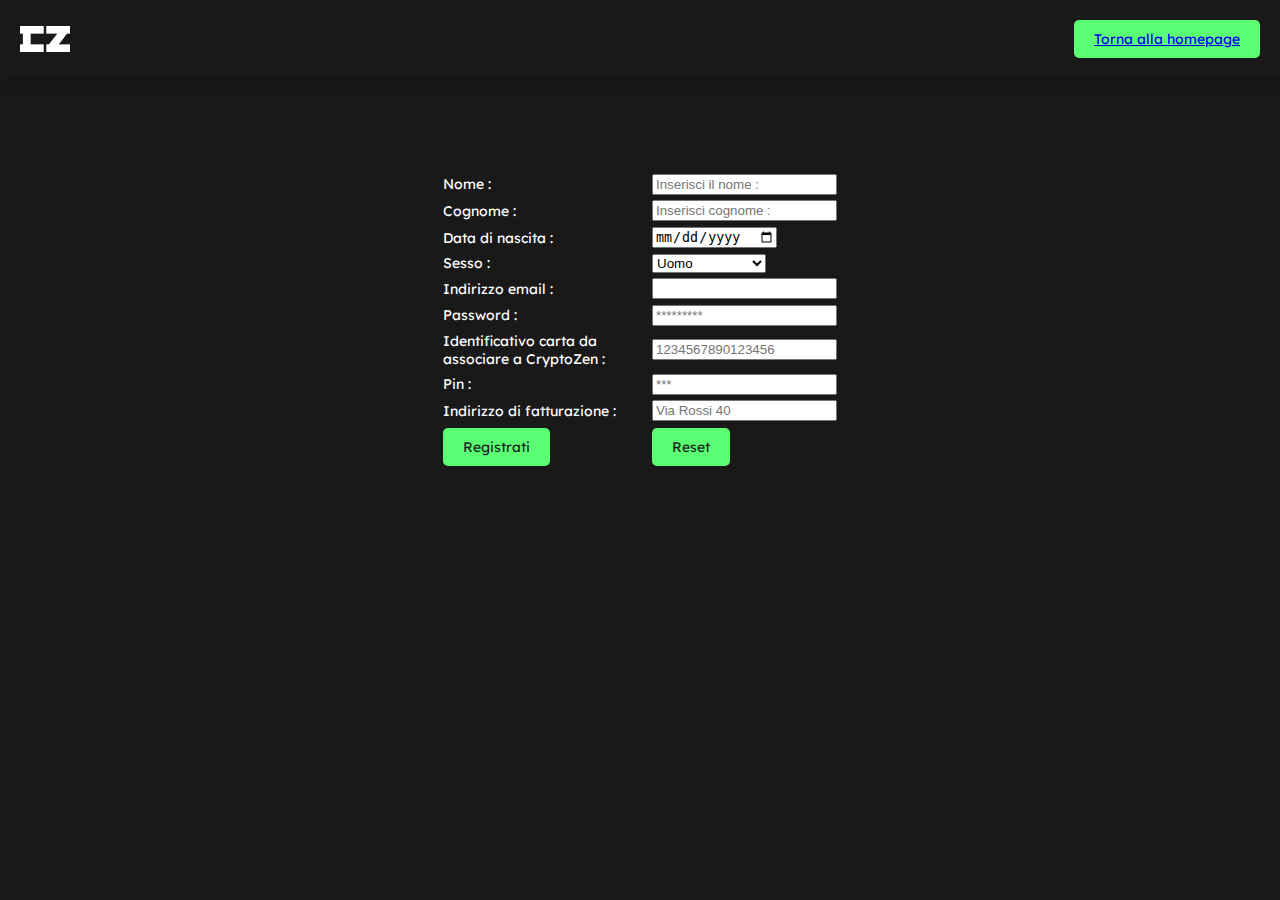
==== form.html @ 58f80620 "Add files via upload" ====
<!DOCTYPE html>
<html>
    <head>
        <meta charset="UTF-8">
        <meta name="viewport" content="width=device-width, initial-scale=1.0">
        <title>Registrazione</title>
        <link rel="stylesheet" href="css/style.css">
        <script src="script/form.js"></script>
    </head>
    <body>
        <nav>
            <div class="container">
              <img class="logo" src="img/logo.svg" alt="logo" onclick="window.location.href='homepage.html'">
            </div>
        
            <button><a href="index.html"> Torna alla homepage </a> </button>
          </nav>
          <header>
            <table id="form">
                <tr>
                    <td>Nome :</td>
                    <td>
                        <input type="text" placeholder="Inserisci il nome :">
                    </td>
                </tr>
                <tr>
                    <td>Cognome :</td>
                    <td>
                        <input type="text" placeholder="Inserisci cognome :">
                    </td>
                </tr>
                <tr>
                    <td>Data di nascita :</td>
                    <td>
                        <input type="date">
                    </td>
                </tr>
                <tr>
                    <td>Sesso :</td>
                    <td>
                        <select>
                            <option>Uomo</option>
                            <option>Donna</option>
                            <option>Non specificato</option>
                        </select>
                    </td>
                </tr>
                <tr>
                    <td>Indirizzo email :</td>
                    <td>
                        <input type="email">
                    </td>
                </tr>
                <tr>
                    <td>Password :</td>
                    <td>
                        <input type="password" placeholder="*********">
                    </td>
                </tr>
                <tr>
                    <td>Identificativo carta da associare a CryptoZen :</td>
                    <td>
                        <input type="number" placeholder="1234567890123456">
                    </td>
                </tr>
                <tr>
                    <td>Pin :</td>
                    <td>
                        <input type="password" placeholder="***">
                    </td>
                </tr>
                <tr>
                    <td>Indirizzo di fatturazione :</td>
                    <td>
                        <input type="text" placeholder="Via Rossi 40">
                    </td>
                </tr>
                <tr>
                    <td>
                        <button onclick="REGISTRATO()">Registrati</button>
                    </td>
                    <td>
                        <button id="ResetButton">Reset</button>
                    </td>
                </tr>
            </table>
          </header>
    </body>
</html>
---- css/style.css ----
@import url('https://fonts.googleapis.com/css2?family=Inter:ital,opsz,wght@0,14..32,100..900;1,14..32,100..900&family=Lexend:wght@100..900&family=Roboto+Mono:ital,wght@0,100..700;1,100..700&family=Roboto:ital,wght@0,100..900;1,100..900&family=Space+Mono:ital,wght@0,400;0,700;1,400;1,700&display=swap');

/*Variabili*/
:root {
    --page-color: #191919;
    --bg-color: #1F1F1F;
    --white: #fff;
    --primary-color: #5BFF74;
    --font: Lexend, sans-serif;
    --font-small: 14px;
    --font-medium: 18px;
    --font-large: 24px;
}

/*Span*/
.green {
    color: var(--primary-color);
}

.underline {
    text-decoration: underline;
}

.centered {
    text-align: center;
}

/*General*/
body {
    display: flex;
    flex-direction: column;
    gap: 20px;
    margin: 0;
    padding: 0;
    font-family: var(--font);
    background-color: var(--page-color);
    color: var(--white);
}

h1 {
    font-size: var(--font-large);
    font-weight: normal;
}

p {
    font-size: var(--font-small);
}

nav {
    position: fixed;
    font-size: var(--font-small);
    gap: 60px;
    display: flex;
    justify-content: space-between;
    align-items: center;
    padding: 20px;
    background-color: var(--page-color);
    z-index: 10;
    width: 100%;
    box-shadow: 0 10px 10px 0 rgba(0, 0, 0, 0.1);
}

nav .container {
    display: flex;
    align-items: center;
    gap: 60px;
}

nav .container .logo {
    width: 50px;
    cursor: pointer;
}

nav ul {
    display: flex;
    justify-content: space-around;
    gap: 20px;
    padding: 0;
    margin: 0;
}

nav li {
    color: white;
    list-style-type: none;
    cursor: pointer;
    transition: color 0.3s;
}

nav li:hover {
    color: var(--primary-color);
}

nav button {
    margin-right: 40px;
}

button {
    font-size: var(--font-small);
    padding: 10px 20px;
    border: none;
    border-radius: 5px;
    background-color: var(--primary-color);
    color: var(--bg-color);
    font-family: var(--font);
    cursor: pointer;
    transition: background-color 0.3s;
}

button:hover {
    background-color: #4DFF5B;
}

.background {
    background-image: url('/img/footer-tile.png');
    background-size: 200px;
    background-blend-mode: overlay;
}

header {
    padding-top: 80px;
}

#headerVideo {
    opacity: 0.2;
    position: absolute;
    top: 0%;
    left: 0%;
    width: 100%;
    height: 150%;
    object-fit: cover;
    z-index: -1;
}

.header-content {
    gap: 100px;
    display: flex;
    margin: 100px;
    position: relative;
    z-index: 1;
}

.left, .right {
    display: flex;
    flex-direction: column;
    justify-content: center;
    width: 100%;
}

.right button {
    display: none;
}

#countdown {
    font-size: var(--font-large);
    text-align: center;
}

.right .container {
    display: flex;
    flex-direction: row;
    gap: 30px;
}

.container img {
    width: 30px;
}

section {
    background-color: var(--bg-color);
}

.section-content {
    margin: 100px;
    display: flex;
    gap: 100px;
}

.right video {
    width: 100%;
    border-radius: 15px;
}

section li {
    font-size: var(--font-small);
}

#explaining .right p{
    font-size: var(--font-medium)
}

#explaining .left, #who .left, #testimonianze .right{
    width: 70vw;
} 

#explaining .right, #who .right, #testimonianze .left{
    width: 30vw;
}

#who img {
    object-fit: cover;
    height: 100%;
    width: 100%;
    border-radius: 15px;
}

#testimonianze .trustpilot {
    display: flex;
    flex-direction: column;
    align-items: center;
    gap: 10px;
}

#testimonianze .trustpilot img{
    width: 120px;
}

#testimonianze .right{
    background-color: var(--page-color);
    border-radius: 15px;
}

footer {
    display: flex;
    justify-content: space-between;
    align-items: center;
    padding: 40px;
    background-color: #1C2F1F;
}

footer .social {
    display: flex;
    flex-direction: column;
    align-items: center;
    gap: 10px;
}

footer p {
    margin: 0;
}

footer .icons {
    display: flex;
    gap: 15px;
}

footer .social img {
    padding: 5px;
    background-color: white;
    border-radius: 50px;
    width: 30px;
    height: 30px;
    cursor: pointer;
}

@media screen and (max-width: 768px) {
    nav .container {
        flex-direction: column;
        align-items: center;
        gap: 20px;
        width: 100%;
    }

    nav button {
        display: none;
    }

    nav ul, nav .container .logo {
        margin-right: 40px;
    }

    nav li {
        font-size: calc(var(--font-small) - 2px);
    }

    .header-content {
        flex-direction: column;
        gap: 50px;
        margin: 50px;
    }

    #headerVideo {
        height: 200%;
    }

    .right button {
        margin-top: 50px;
        display: block;
    }

    .section-content {
        flex-direction: column;
        gap: 50px;
        margin: 50px;
    }

    #explaining .left, #who .left, #testimonianze .right {
        width: 100%;
    } 
    
    #explaining .right, #who .right, #testimonianze .left {
        width: 100%;
    }

    footer {
        gap: 20px;
        flex-direction: column;
        text-align: center;
        padding: 50px;
    }
}
table
{
    margin: auto;
    margin-top: 90px;
    width: 400px;
    height: 300px;
    font-size: var(--font-small);
    border-radius: 10px;
}
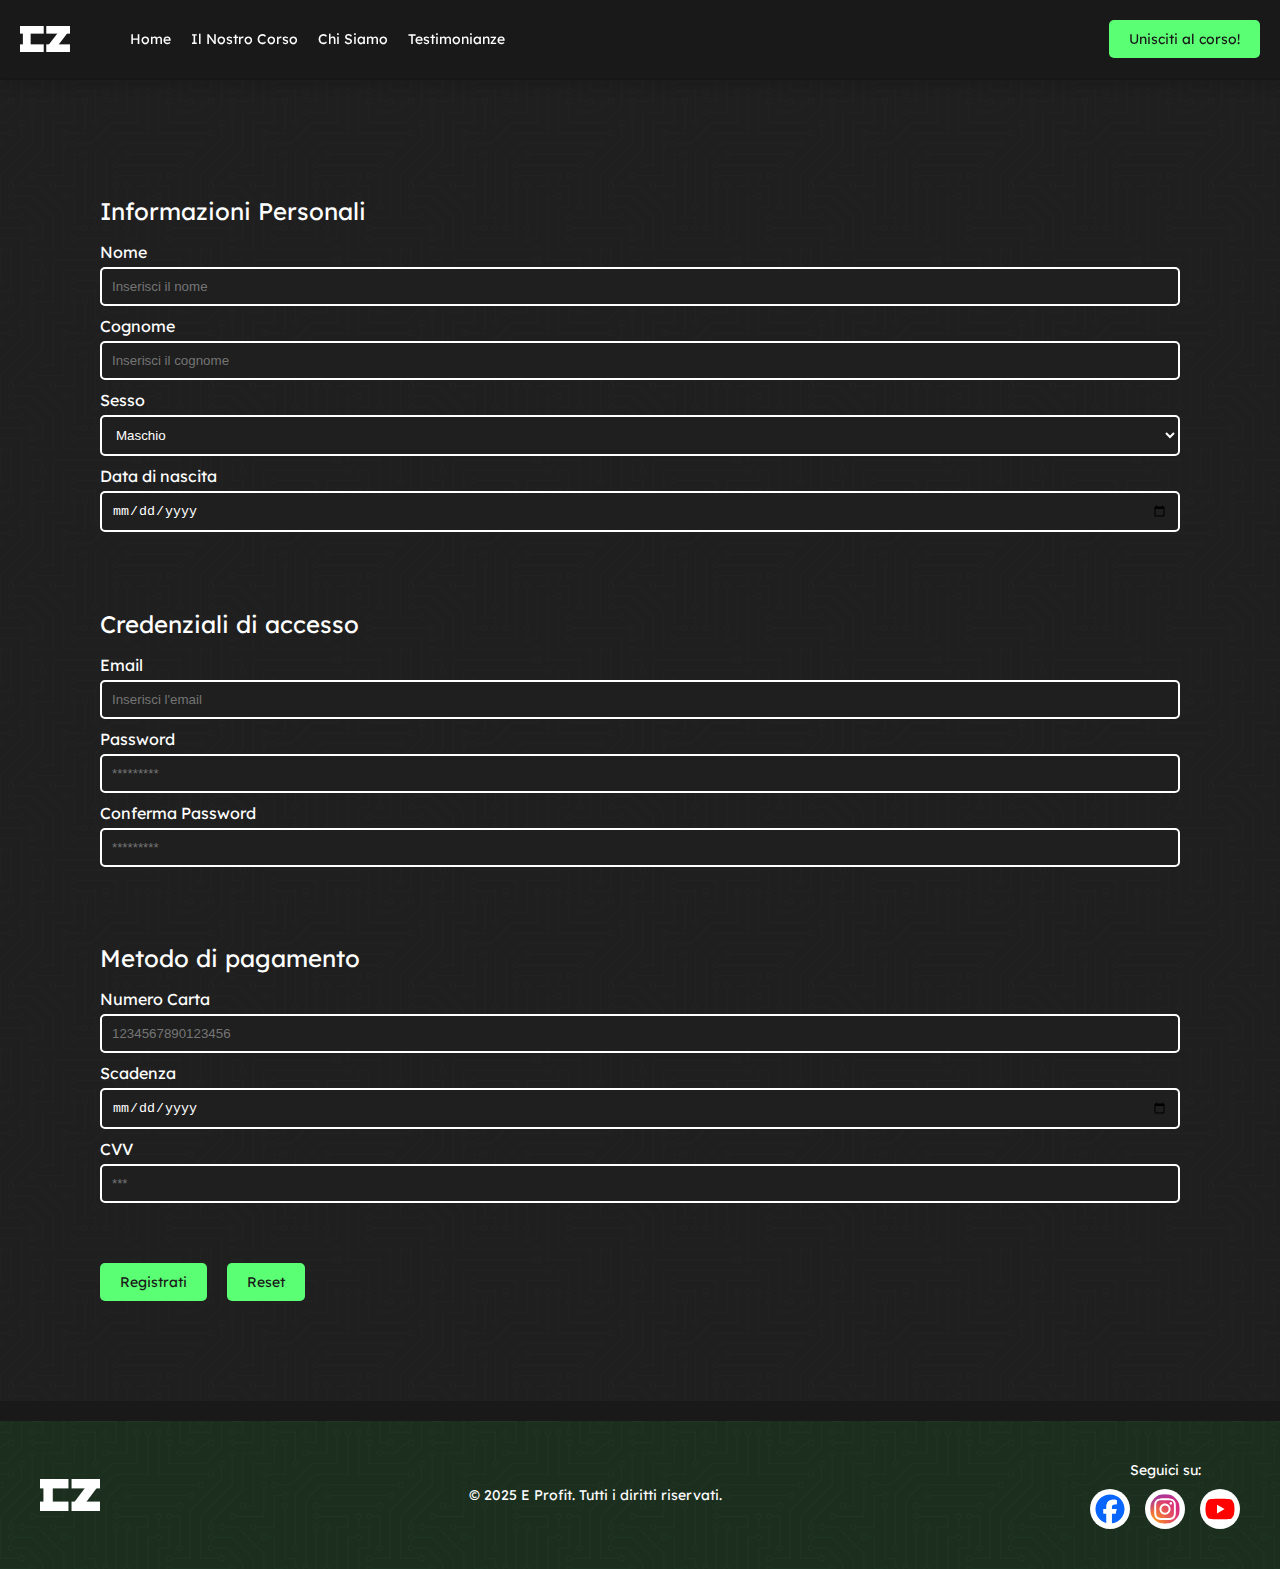
==== commit 630b6eb2: "Add form validation and input selection functionality; remove unused API call scripts" ====
--- a/form.html
+++ b/form.html
@@ -1,89 +1,117 @@
 <!DOCTYPE html>
 <html>
-    <head>
-        <meta charset="UTF-8">
-        <meta name="viewport" content="width=device-width, initial-scale=1.0">
-        <title>Registrazione</title>
-        <link rel="stylesheet" href="css/style.css">
-        <script src="script/form.js"></script>
-    </head>
-    <body>
-        <nav>
-            <div class="container">
-              <img class="logo" src="img/logo.svg" alt="logo" onclick="window.location.href='homepage.html'">
+
+<head>
+    <meta charset="UTF-8">
+    <meta name="viewport" content="width=device-width, initial-scale=1.0">
+    <title>Registrazione</title>
+    <link rel="stylesheet" href="css/style.css">
+    <script src="script/scroll.js"></script>
+    <script src="script/selected.js"></script>
+</head>
+
+<body>
+    <nav>
+        <div class="container">
+            <img class="logo" src="img/logo.svg" alt="logo" onclick="window.location.href='homepage.html'">
+            <ul>
+                <li><a onclick="redirectToSection('header')">Home</a></li>
+                <li><a onclick="redirectToSection('explaining')">Il Nostro Corso</a></li>
+                <li><a onclick="redirectToSection('who')">Chi Siamo</a></li>
+                <li><a onclick="redirectToSection('testimonianze')">Testimonianze</a></li>
+            </ul>
+        </div>
+
+        <button onclick="window.location.href='form.html'">Unisciti al corso!</button>
+    </nav>
+
+    <section id="register" class="margin background">
+        <div class="section-content">
+            <div class="info">
+                <div class="personal-info">
+                    <h1>Informazioni Personali</h1>
+                    <div class="input">
+                        <label for="nome">Nome</label>
+                        <input type="text" id="nome" name="nome" placeholder="Inserisci il nome" required>
+                    </div>
+                    
+                    <div class="input">
+                        <label for="cognome">Cognome</label>
+                        <input type="text" id="cognome" name="cognome" placeholder="Inserisci il cognome" required>
+                    </div>
+    
+                    <div class="input">
+                        <label for="sesso">Sesso</label>
+                        <select id="sesso" name="sesso" required>
+                            <option value="M">Maschio</option>
+                            <option value="F">Femmina</option>
+                            <option value="A">Altro</option>
+                        </select>
+                    </div>
+    
+                    <div class="input">
+                        <label for="data">Data di nascita</label>
+                        <input type="date" id="data" name="data" required>
+                    </div>
+                </div>
+    
+                <div class="credentials">
+                    <h1>Credenziali di accesso</h1>
+                    <div class="input">
+                        <label for="email">Email</label>
+                        <input type="email" id="email" name="email" placeholder="Inserisci l'email" required>
+                    </div>
+        
+                    <div class="input">
+                        <label for="password">Password</label>
+                        <input type="password" id="password" name="password" placeholder="*********" required>
+                    </div>
+        
+                    <div class="input">
+                        <label for="conferma">Conferma Password</label>
+                        <input type="password" id="conferma" name="conferma" placeholder="*********" required>
+                    </div>
+                </div>
+    
+                <div class="payment">
+                    <h1>Metodo di pagamento</h1>
+                    <div class="input">
+                        <label for="carta">Numero Carta</label>
+                        <input type="number" id="carta" name="carta" placeholder="1234567890123456" required>
+                    </div>
+    
+                    <div class="input">
+                        <label for="scadenza">Scadenza</label>
+                        <input type="date" id="scadenza" name="scadenza" required>
+                    </div>
+    
+                    <div class="input">
+                        <label for="cvv">CVV</label>
+                        <input type="number" id="cvv" name="cvv" placeholder="***" maxlength="3" required>
+                    </div>
+                </div>
             </div>
-        
-            <button><a href="index.html"> Torna alla homepage </a> </button>
-          </nav>
-          <header>
-            <table id="form">
-                <tr>
-                    <td>Nome :</td>
-                    <td>
-                        <input type="text" placeholder="Inserisci il nome :">
-                    </td>
-                </tr>
-                <tr>
-                    <td>Cognome :</td>
-                    <td>
-                        <input type="text" placeholder="Inserisci cognome :">
-                    </td>
-                </tr>
-                <tr>
-                    <td>Data di nascita :</td>
-                    <td>
-                        <input type="date">
-                    </td>
-                </tr>
-                <tr>
-                    <td>Sesso :</td>
-                    <td>
-                        <select>
-                            <option>Uomo</option>
-                            <option>Donna</option>
-                            <option>Non specificato</option>
-                        </select>
-                    </td>
-                </tr>
-                <tr>
-                    <td>Indirizzo email :</td>
-                    <td>
-                        <input type="email">
-                    </td>
-                </tr>
-                <tr>
-                    <td>Password :</td>
-                    <td>
-                        <input type="password" placeholder="*********">
-                    </td>
-                </tr>
-                <tr>
-                    <td>Identificativo carta da associare a CryptoZen :</td>
-                    <td>
-                        <input type="number" placeholder="1234567890123456">
-                    </td>
-                </tr>
-                <tr>
-                    <td>Pin :</td>
-                    <td>
-                        <input type="password" placeholder="***">
-                    </td>
-                </tr>
-                <tr>
-                    <td>Indirizzo di fatturazione :</td>
-                    <td>
-                        <input type="text" placeholder="Via Rossi 40">
-                    </td>
-                </tr>
-                <tr>
-                    <td>
-                        <button onclick="REGISTRATO()">Registrati</button>
-                    </td>
-                    <td>
-                        <button id="ResetButton">Reset</button>
-                    </td>
-                </tr>
-            </table>
-          </header>
-    </body>
+            <div class="buttons">
+                <button type="button" onclick="alert('I tuoi dati sono stati inviati con successo!')">Registrati</button>
+                <button type="button" onclick="location.reload()">Reset</button>                
+            </div>
+        </div>
+    </section>
+
+    <footer class="background">
+        <img src="img/logo.svg" alt="logo" draggable="false">
+
+        <p>© 2025 E Profit. Tutti i diritti riservati.</p>
+
+        <div class="social">
+            <p>Seguici su:</p>
+            <div class="icons">
+                <img src="img/facebook.svg" alt="facebook" draggable="false">
+                <img src="img/instagram.svg" alt="instagram" draggable="false">
+                <img src="img/youtube.svg" alt="twitter" draggable="false">
+            </div>
+        </div>
+    </footer>
+</body>
+
 </html>--- a/css/style.css
+++ b/css/style.css
@@ -25,6 +25,10 @@
     text-align: center;
 }
 
+.margin {
+    margin-top: 80px;
+}
+
 /*General*/
 body {
     display: flex;
@@ -57,7 +61,7 @@
     background-color: var(--page-color);
     z-index: 10;
     width: 100%;
-    box-shadow: 0 10px 10px 0 rgba(0, 0, 0, 0.1);
+    box-shadow: 0 10px 10px 0 rgba(0, 0, 0, 0.1);   
 }
 
 nav .container {
@@ -100,7 +104,7 @@
     border: none;
     border-radius: 5px;
     background-color: var(--primary-color);
-    color: var(--bg-color);
+    color: var(--page-color);
     font-family: var(--font);
     cursor: pointer;
     transition: background-color 0.3s;
@@ -108,16 +112,17 @@
 
 button:hover {
     background-color: #4DFF5B;
+}
+
+button a {
+    color: var(--bg-color);
+    text-decoration: none;
 }
 
 .background {
     background-image: url('/img/footer-tile.png');
     background-size: 200px;
     background-blend-mode: overlay;
-}
-
-header {
-    padding-top: 80px;
 }
 
 #headerVideo {
@@ -219,6 +224,58 @@
     border-radius: 15px;
 }
 
+/*Registration*/
+#register .section-content {
+    display: flex;
+    flex-direction: column;
+    gap: 50px;
+}
+
+.personal-info, .credentials, .payment {
+    width: 100%;
+}
+
+.section-content .info {
+    display: flex;
+    flex-direction: row;
+    flex-wrap: wrap;
+    gap: 50px;
+}
+
+.input {
+    margin-bottom: 10px;
+    display: flex;
+    flex-direction: column;
+    gap: 5px;
+}
+
+.input input, .input select {
+    padding: 10px;
+    border-radius: 5px;
+    border: var(--white) solid 2px;
+    background-color: var(--bg-color);
+    color: var(--white);
+    box-sizing: border-box; /* Assicura che il padding sia incluso nella larghezza */
+}
+
+.input select {
+    padding-right: 10px; /* Assicura che il padding sia coerente con gli input */
+}
+
+.section-content .buttons {
+    display: flex;
+    gap: 20px;
+}
+
+#reset{
+    background-color: #FF5B5B;
+}
+
+#reset:hover{
+    background-color: #FF4D4D;
+}
+
+/*Footer*/
 footer {
     display: flex;
     justify-content: space-between;
@@ -252,6 +309,7 @@
     cursor: pointer;
 }
 
+/*Responsive*/
 @media screen and (max-width: 768px) {
     nav .container {
         flex-direction: column;
@@ -301,19 +359,19 @@
         width: 100%;
     }
 
+    .section-content .info {
+        width: 100%;
+        gap: 50px;
+    }
+
+    .personal-info, .credentials, .payment {
+        width: 100%;
+    }
+
     footer {
         gap: 20px;
         flex-direction: column;
         text-align: center;
         padding: 50px;
     }
-}
-table
-{
-    margin: auto;
-    margin-top: 90px;
-    width: 400px;
-    height: 300px;
-    font-size: var(--font-small);
-    border-radius: 10px;
-}
+}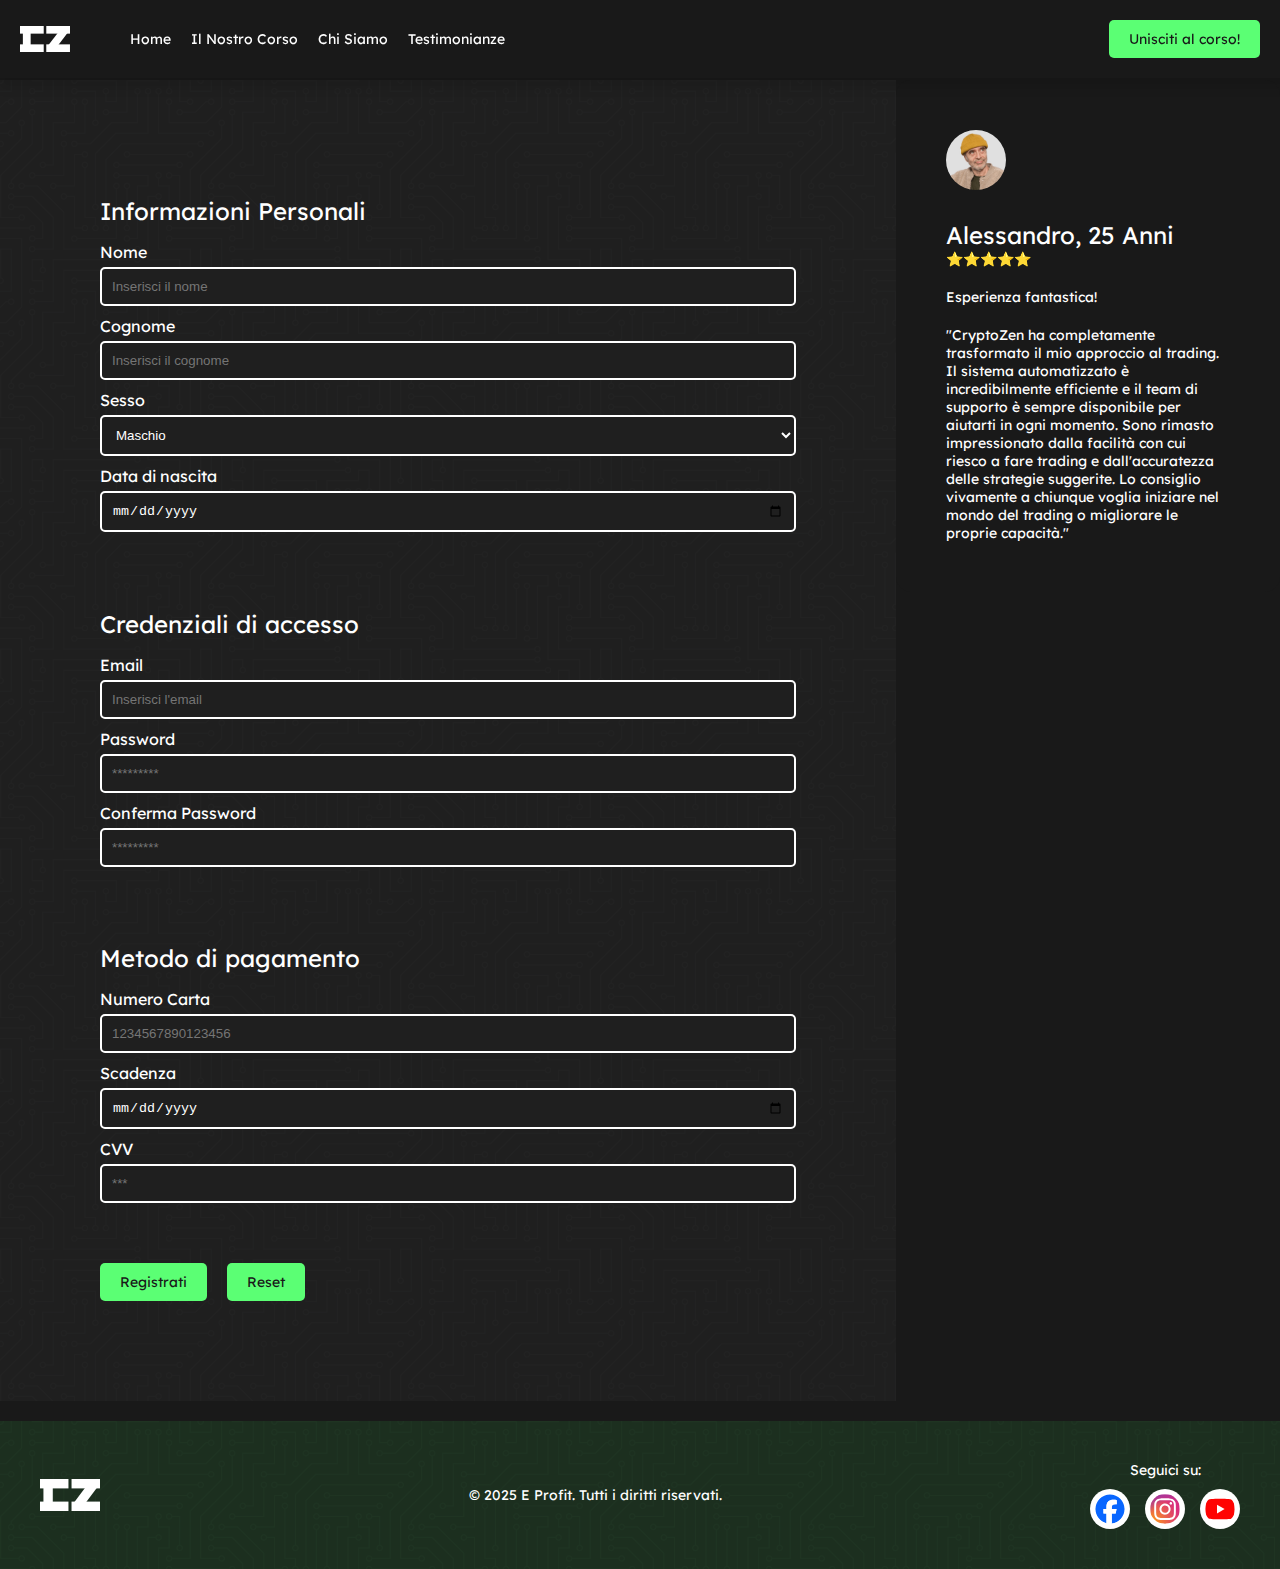
==== commit 148a495c: "Refactor registration form layout and styling; add review container with dynamic display" ====
--- a/form.html
+++ b/form.html
@@ -25,78 +25,90 @@
         <button onclick="window.location.href='form.html'">Unisciti al corso!</button>
     </nav>
 
-    <section id="register" class="margin background">
-        <div class="section-content">
-            <div class="info">
-                <div class="personal-info">
-                    <h1>Informazioni Personali</h1>
-                    <div class="input">
-                        <label for="nome">Nome</label>
-                        <input type="text" id="nome" name="nome" placeholder="Inserisci il nome" required>
+    <header id="header-form" class="margin">
+        <section id="register" class = "background">
+            <div class="section-content">
+                <div class="info">
+                    <div class="personal-info">
+                        <h1>Informazioni Personali</h1>
+                        <div class="input">
+                            <label for="nome">Nome</label>
+                            <input type="text" id="nome" name="nome" placeholder="Inserisci il nome" required>
+                        </div>
+
+                        <div class="input">
+                            <label for="cognome">Cognome</label>
+                            <input type="text" id="cognome" name="cognome" placeholder="Inserisci il cognome" required>
+                        </div>
+
+                        <div class="input">
+                            <label for="sesso">Sesso</label>
+                            <select id="sesso" name="sesso" required>
+                                <option value="M">Maschio</option>
+                                <option value="F">Femmina</option>
+                                <option value="A">Altro</option>
+                            </select>
+                        </div>
+
+                        <div class="input">
+                            <label for="data">Data di nascita</label>
+                            <input type="date" id="data" name="data" required>
+                        </div>
                     </div>
-                    
-                    <div class="input">
-                        <label for="cognome">Cognome</label>
-                        <input type="text" id="cognome" name="cognome" placeholder="Inserisci il cognome" required>
+
+                    <div class="credentials">
+                        <h1>Credenziali di accesso</h1>
+                        <div class="input">
+                            <label for="email">Email</label>
+                            <input type="email" id="email" name="email" placeholder="Inserisci l'email" required>
+                        </div>
+
+                        <div class="input">
+                            <label for="password">Password</label>
+                            <input type="password" id="password" name="password" placeholder="*********" required>
+                        </div>
+
+                        <div class="input">
+                            <label for="conferma">Conferma Password</label>
+                            <input type="password" id="conferma" name="conferma" placeholder="*********" required>
+                        </div>
                     </div>
-    
-                    <div class="input">
-                        <label for="sesso">Sesso</label>
-                        <select id="sesso" name="sesso" required>
-                            <option value="M">Maschio</option>
-                            <option value="F">Femmina</option>
-                            <option value="A">Altro</option>
-                        </select>
-                    </div>
-    
-                    <div class="input">
-                        <label for="data">Data di nascita</label>
-                        <input type="date" id="data" name="data" required>
+
+                    <div class="payment">
+                        <h1>Metodo di pagamento</h1>
+                        <div class="input">
+                            <label for="carta">Numero Carta</label>
+                            <input type="number" id="carta" name="carta" placeholder="1234567890123456" required>
+                        </div>
+
+                        <div class="input">
+                            <label for="scadenza">Scadenza</label>
+                            <input type="date" id="scadenza" name="scadenza" required>
+                        </div>
+
+                        <div class="input">
+                            <label for="cvv">CVV</label>
+                            <input type="number" id="cvv" name="cvv" placeholder="***" maxlength="3" required>
+                        </div>
                     </div>
                 </div>
-    
-                <div class="credentials">
-                    <h1>Credenziali di accesso</h1>
-                    <div class="input">
-                        <label for="email">Email</label>
-                        <input type="email" id="email" name="email" placeholder="Inserisci l'email" required>
-                    </div>
-        
-                    <div class="input">
-                        <label for="password">Password</label>
-                        <input type="password" id="password" name="password" placeholder="*********" required>
-                    </div>
-        
-                    <div class="input">
-                        <label for="conferma">Conferma Password</label>
-                        <input type="password" id="conferma" name="conferma" placeholder="*********" required>
-                    </div>
-                </div>
-    
-                <div class="payment">
-                    <h1>Metodo di pagamento</h1>
-                    <div class="input">
-                        <label for="carta">Numero Carta</label>
-                        <input type="number" id="carta" name="carta" placeholder="1234567890123456" required>
-                    </div>
-    
-                    <div class="input">
-                        <label for="scadenza">Scadenza</label>
-                        <input type="date" id="scadenza" name="scadenza" required>
-                    </div>
-    
-                    <div class="input">
-                        <label for="cvv">CVV</label>
-                        <input type="number" id="cvv" name="cvv" placeholder="***" maxlength="3" required>
-                    </div>
+                <div class="buttons">
+                    <button type="button"
+                        onclick="alert('I tuoi dati sono stati inviati con successo!')">Registrati</button>
+                    <button type="button" onclick="location.reload()">Reset</button>
                 </div>
             </div>
-            <div class="buttons">
-                <button type="button" onclick="alert('I tuoi dati sono stati inviati con successo!')">Registrati</button>
-                <button type="button" onclick="location.reload()">Reset</button>                
+        </section>
+        <div id="testimonianze">
+            <div class="right">
+                <div id="review-container" class="recensione">
+                    <script src="script/review.js"></script>
+                </div>
             </div>
         </div>
-    </section>
+    </header>
+
+
 
     <footer class="background">
         <img src="img/logo.svg" alt="logo" draggable="false">
--- a/css/style.css
+++ b/css/style.css
@@ -220,11 +220,61 @@
 }
 
 #testimonianze .right{
+    display: flex;
     background-color: var(--page-color);
     border-radius: 15px;
 }
 
+.recensione {
+    margin: 50px;
+    display: flex;
+    flex-direction: column;
+    gap: 20px;
+}
+
+#testimonianze .right .top {
+    display: flex;
+    flex-wrap: wrap;
+    gap: 30px;
+}
+
+#testimonianze .container{
+    display: flex;
+    flex-direction:column;
+    justify-content: center;
+    gap: 0px
+}
+
+#testimonianze .right h1, #testimonianze .right p {
+    margin: 0
+}
+
+#testimonianze .right img{
+    width: 60px;
+    height: 60px;
+    border-radius: 50px;
+}
+
+#testimonianze .bottom {
+    display: flex;
+    flex-direction: column;
+    gap: 20px;
+}
+
 /*Registration*/
+#header-form {
+    display: flex;
+}
+
+#header-form #testimonianze .right {
+    width: 30vw;
+    height: max-content;
+}
+
+#register {
+    display: flex;
+}
+
 #register .section-content {
     display: flex;
     flex-direction: column;
@@ -368,6 +418,14 @@
         width: 100%;
     }
 
+    #header-form {
+        flex-direction: column;
+    }
+
+    #header-form #testimonianze .right {
+        width: 100%;
+    }
+
     footer {
         gap: 20px;
         flex-direction: column;
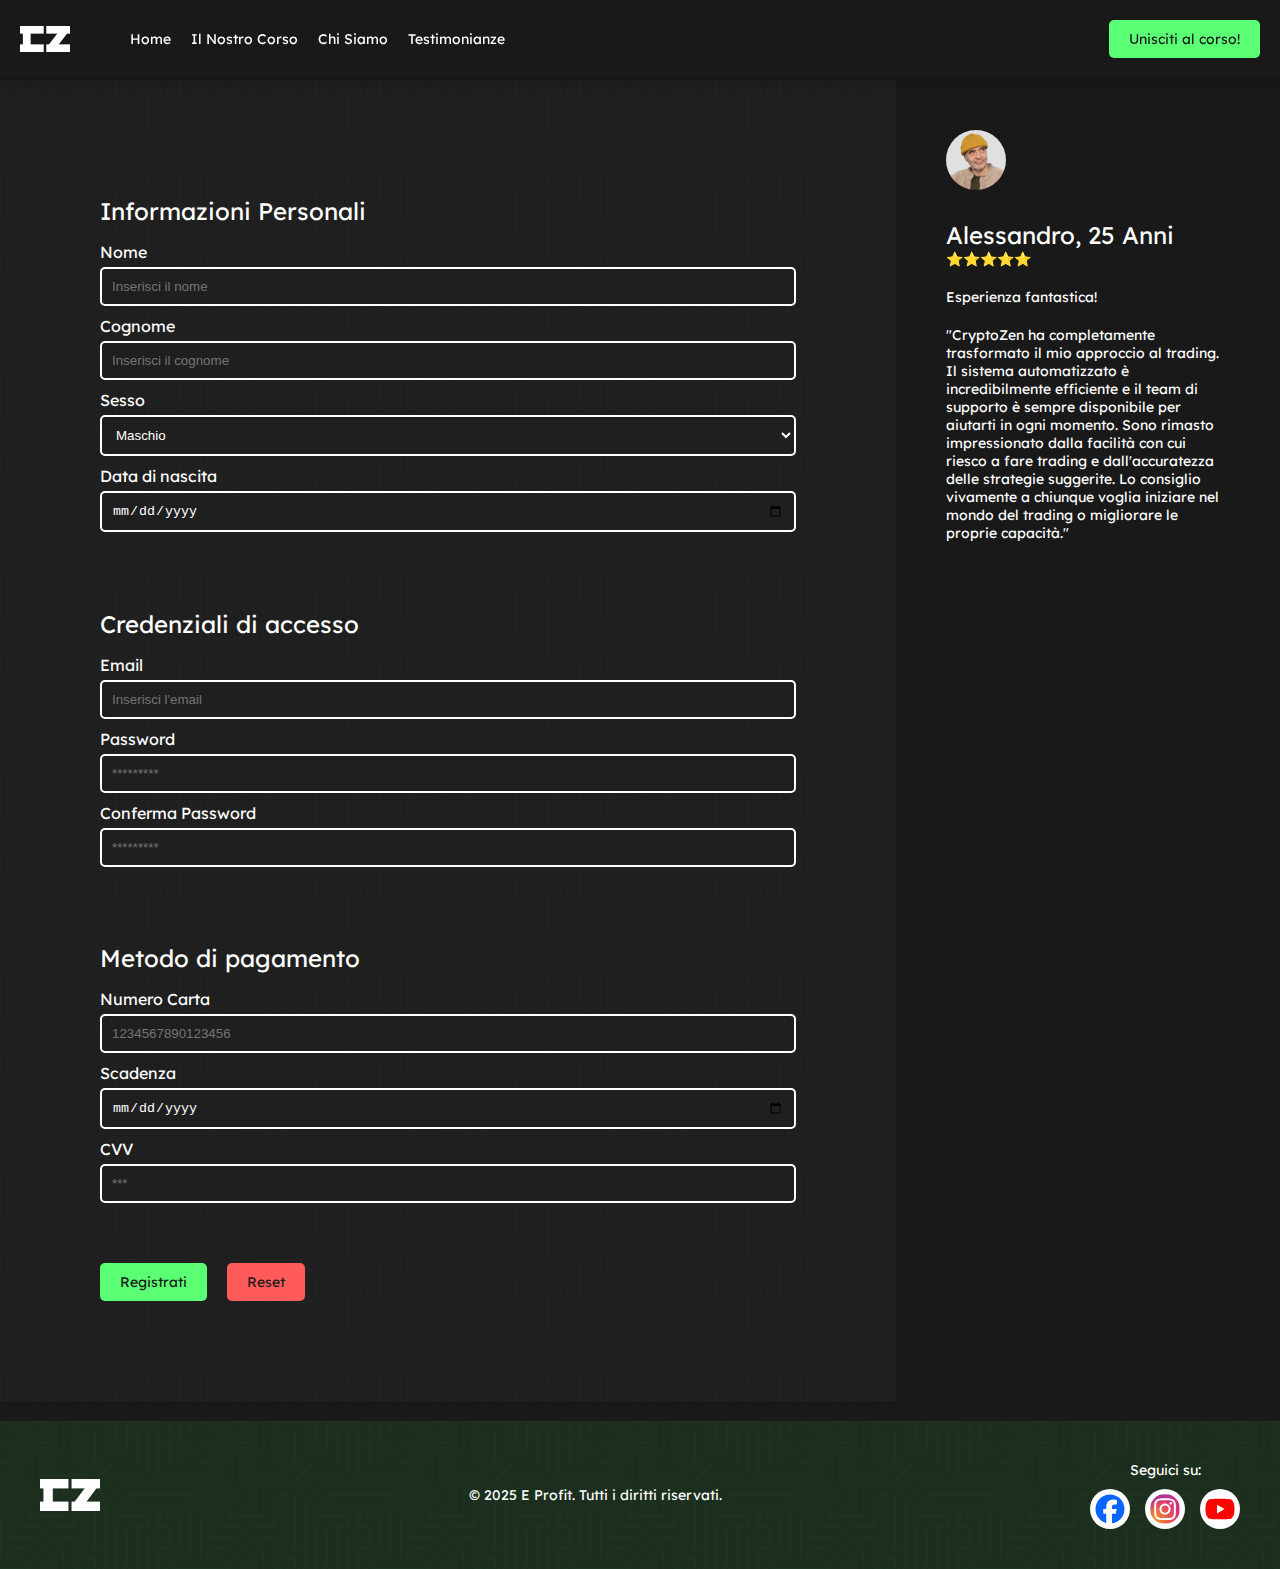
==== commit 2c3249c2: "Update logo redirect to index page and add ID to reset button" ====
--- a/form.html
+++ b/form.html
@@ -13,7 +13,7 @@
 <body>
     <nav>
         <div class="container">
-            <img class="logo" src="img/logo.svg" alt="logo" onclick="window.location.href='homepage.html'">
+            <img class="logo" src="img/logo.svg" alt="logo" onclick="window.location.href='index.html'">
             <ul>
                 <li><a onclick="redirectToSection('header')">Home</a></li>
                 <li><a onclick="redirectToSection('explaining')">Il Nostro Corso</a></li>
@@ -93,9 +93,8 @@
                     </div>
                 </div>
                 <div class="buttons">
-                    <button type="button"
-                        onclick="alert('I tuoi dati sono stati inviati con successo!')">Registrati</button>
-                    <button type="button" onclick="location.reload()">Reset</button>
+                    <button type="button" onclick="alert('I tuoi dati sono stati inviati con successo!')">Registrati</button>
+                    <button type="button" onclick="location.reload()" id="reset">Reset</button>
                 </div>
             </div>
         </section>
